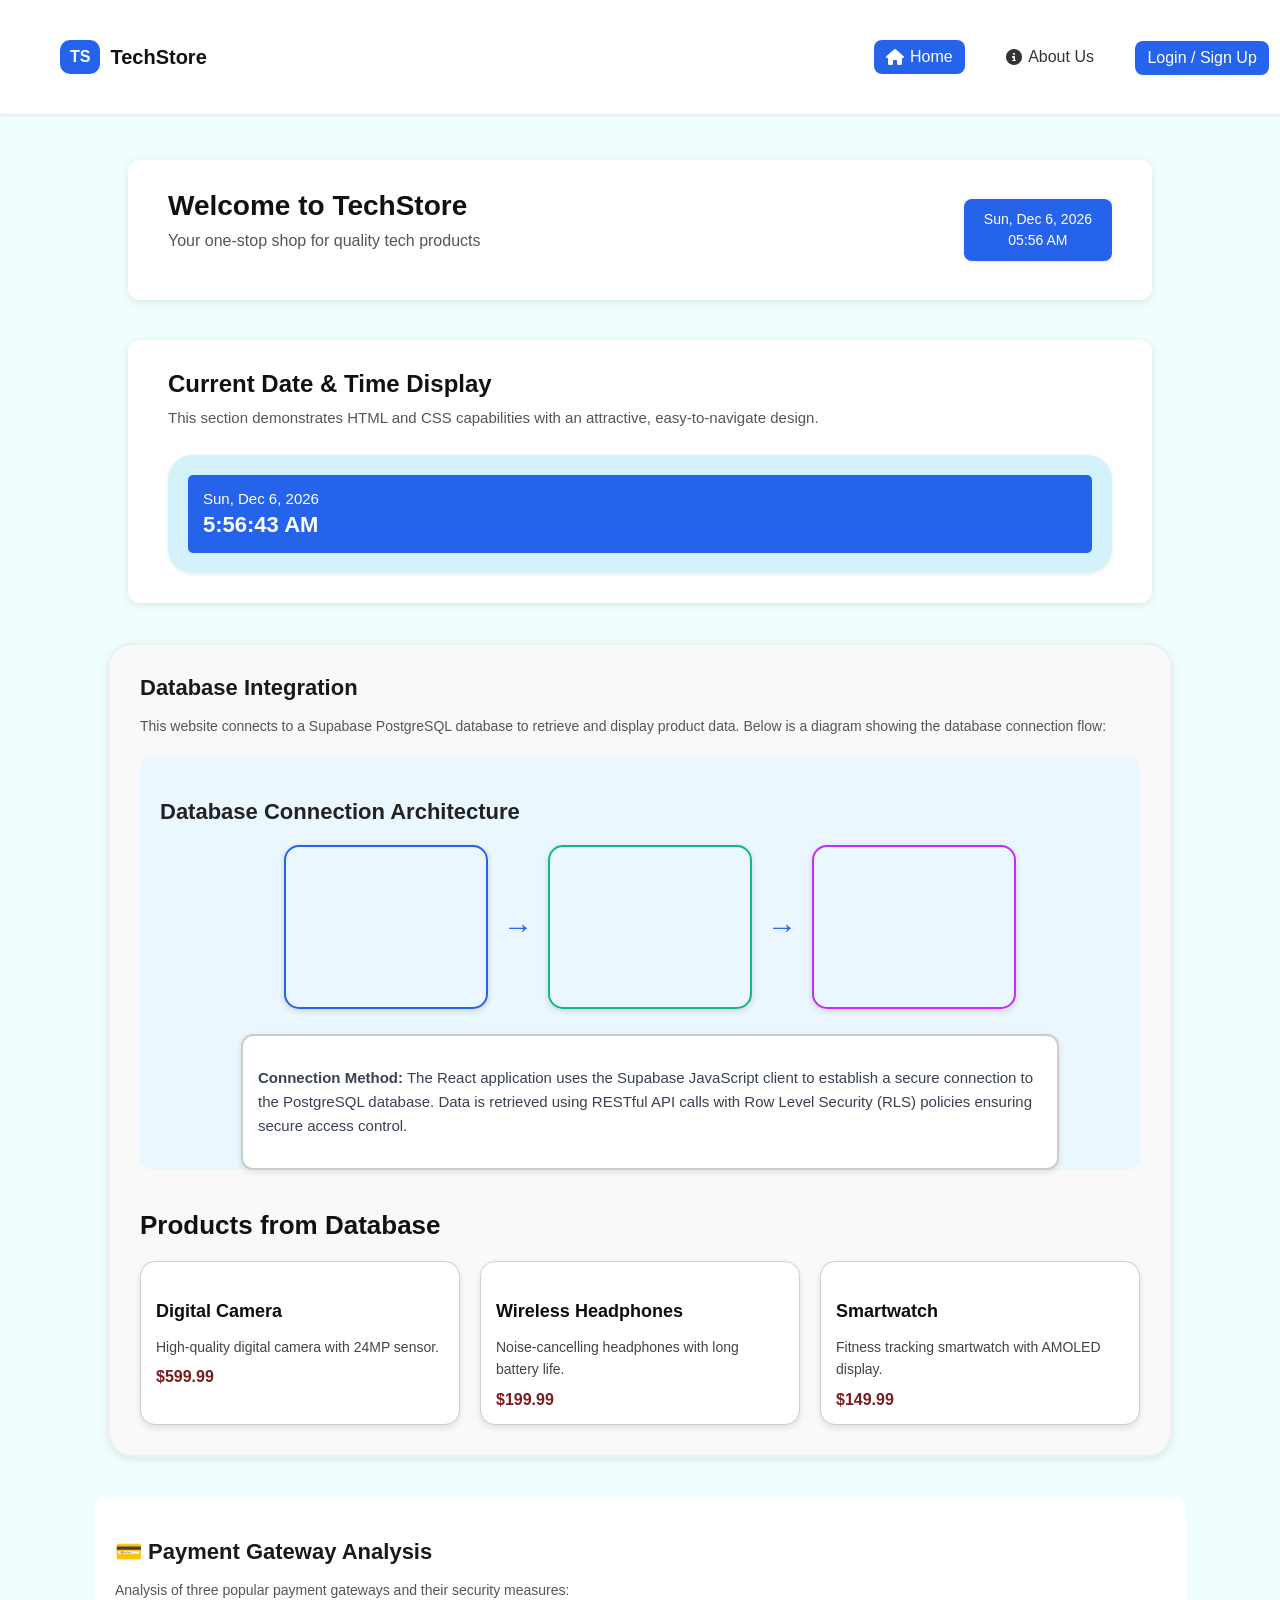
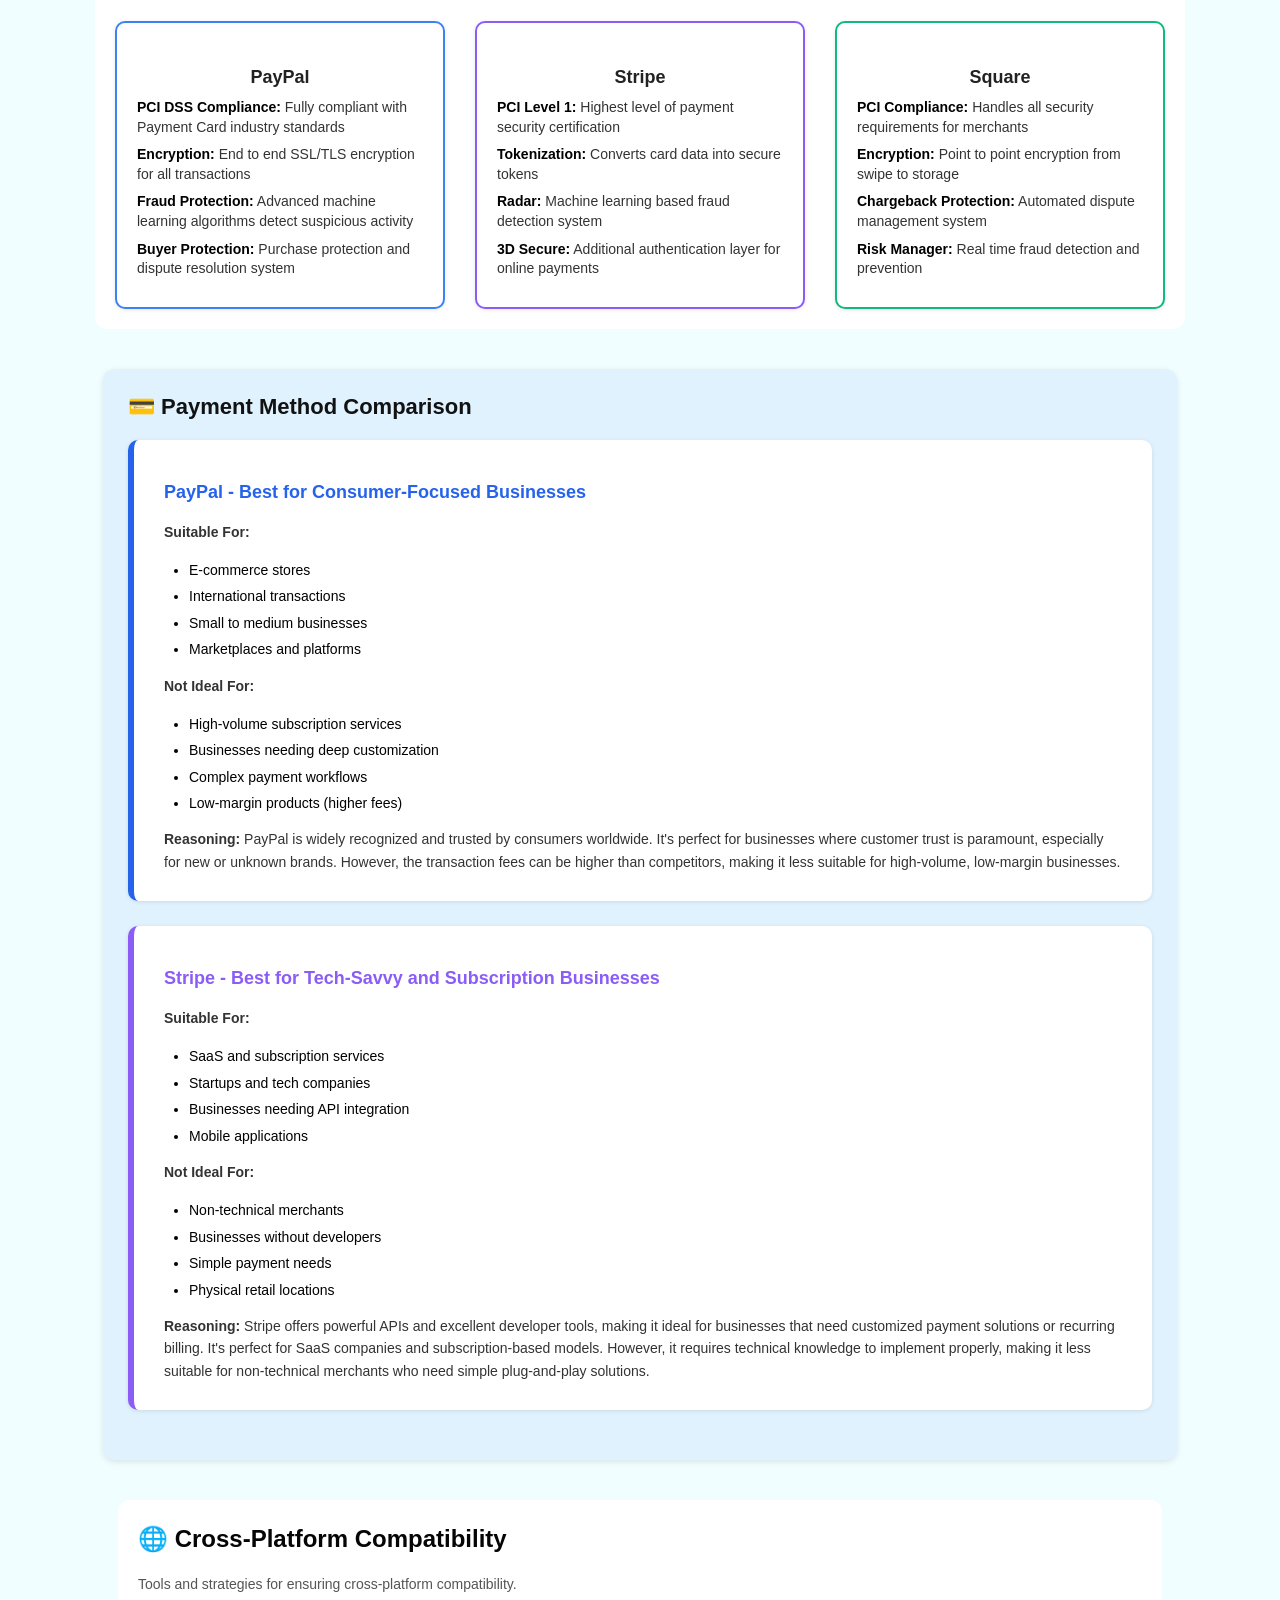
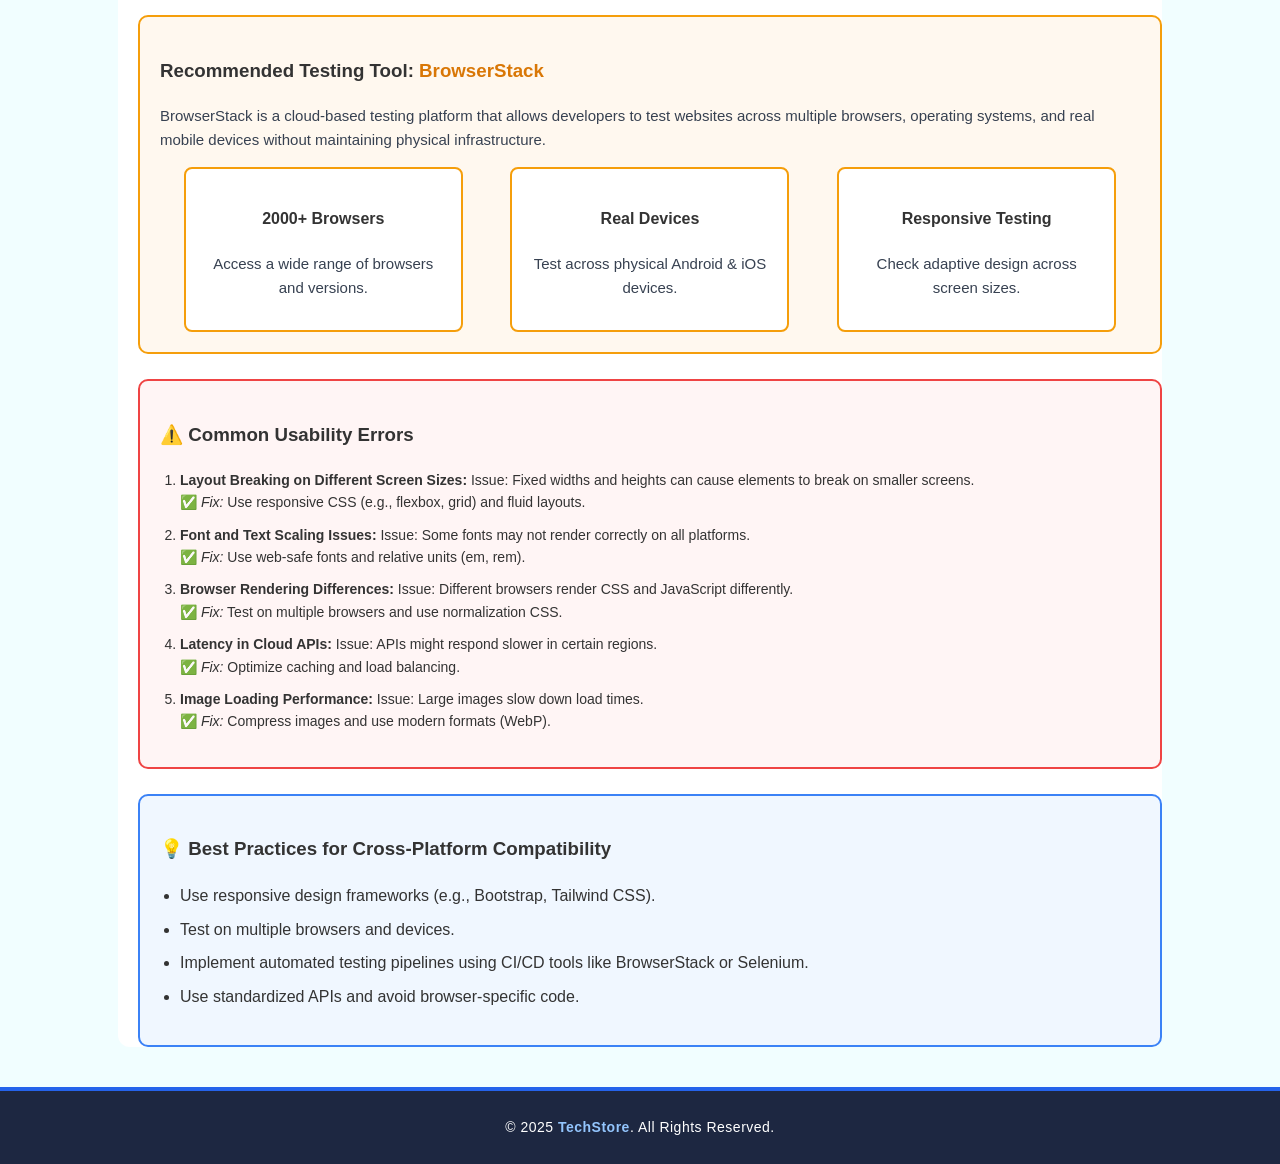
==== home.html @ e3090df1 "Add files via upload" ====
<!DOCTYPE html>
<html lang="en">
<head>
  <meta charset="UTF-8">
  <meta name="viewport" content="width=device-width, initial-scale=1.0">
  <title>TechStore</title>
  <link rel="stylesheet" href="style.css">
  <!-- Font Awesome for icons -->
  <link rel="stylesheet" href="https://cdnjs.cloudflare.com/ajax/libs/font-awesome/6.5.0/css/all.min.css">
</head>
<body>

  <header>
    <div class="logo">
      <div class="logo-icon">TS</div>
      <h1>TechStore</h1>
    </div>
    <nav>
      <a href="index.html" class="active"><i class="fa-solid fa-house"></i> Home</a>
      <a href="about.html"><i class="fa-solid fa-circle-info"></i> About Us</a>
      <a id="openPopupBtn" class="active" style="cursor: pointer;">Login / Sign Up</a>
    </nav>
    
  </header>
<section >

<!-- POPUP -->
<div class="overlay" id="popupOverlay">
  <div class="popup">
    <span class="close-btn" id="closePopupBtn">&times;</span>

    <div class="tab-buttons">
      <button id="loginTab" class="active">Login</button>
      <button id="signupTab">Sign Up</button>
    </div>

    <!-- LOGIN FORM -->
    <form id="loginForm" action="login.php" method="POST">
      <div class="form-group">
        <label>Email</label>
        <input type="email" name= "email" placeholder="Enter your email" required>
      </div>
      <div class="form-group">
        <label>Password</label>
        <input type="password" name="password" placeholder="Enter password" required>
      </div>
      <button type="submit" class="submit-btn">Login</button>
    </form>

    <!-- SIGNUP FORM -->
    <form id="signupForm" style="display: none;" action="signup.php" method="POST">
      <div class="form-group">
        <label>Full Name</label>
        <input type="text" name="name" required placeholder="full Name">
      </div>
      <div class="form-group">
        <label>Email</label>
          <input type="email" name="email" required placeholder="Email">
      </div>
      <div class="form-group">
        <label>Password</label>
          <input type="password" name="password" required, placeholder="Password">
      </div>
      <button type="submit" class="submit-btn">Sign Up</button>
    </form>
  </div>
</div>








<script>
  const openPopupBtn = document.getElementById("openPopupBtn");
  const closePopupBtn = document.getElementById("closePopupBtn");
  const popupOverlay = document.getElementById("popupOverlay");

  const loginTab = document.getElementById("loginTab");
  const signupTab = document.getElementById("signupTab");
  const loginForm = document.getElementById("loginForm");
  const signupForm = document.getElementById("signupForm");

  // Open popup
  openPopupBtn.addEventListener("click", () => {
    popupOverlay.style.display = "flex";
  });

  // Close popup
  closePopupBtn.addEventListener("click", () => {
    popupOverlay.style.display = "none";
  });

  // Close when clicking outside popup
  window.addEventListener("click", (e) => {
    if (e.target === popupOverlay) {
      popupOverlay.style.display = "none";
    }
  });

  // Switch tabs
  loginTab.addEventListener("click", () => {
    loginTab.classList.add("active");
    signupTab.classList.remove("active");
    loginForm.style.display = "block";
    signupForm.style.display = "none";
  });

  signupTab.addEventListener("click", () => {
    signupTab.classList.add("active");
    loginTab.classList.remove("active");
    signupForm.style.display = "block";
    loginForm.style.display = "none";
  });
</script>

</section>
  <section>
    <div class="welcome-box">
  <div class="welcome-text">
    <h2>Welcome to TechStore</h2>
    <p>Your one-stop shop for quality tech products</p>
  </div>
  <div class="datetime-box" id="datetime-box">
    <!-- Date and time will appear here -->
  </div>
</div>

<script>
  // Show date and time
  function updateDateTime() {
    const now = new Date();
    const options = { weekday: 'short', year: 'numeric', month: 'short', day: 'numeric' };
    const date = now.toLocaleDateString('en-US', options);
    const time = now.toLocaleTimeString('en-US', { hour: '2-digit', minute: '2-digit' });
    document.getElementById("datetime-box").innerHTML = `${date}<br>${time}`;
  }
  updateDateTime();
  setInterval(updateDateTime, 60000);
</script>

  </section>

  <section>
    <div class="datetime-section">
  <div class="datetime-info">
    <h3>Current Date & Time Display</h3>
    <p>This section demonstrates HTML and CSS capabilities with an attractive, easy-to-navigate design.</p>
  </div>

  <div class="live-time-box">
  <div id="date-line" class="date-line"></div>
  <div id="time-line" class="time-line"></div>
</div>

<script>
  function updateDateTime() {
    const now = new Date();
    const options = { weekday: 'short', year: 'numeric', month: 'short', day: 'numeric' };
    const date = now.toLocaleDateString('en-US', options);
    const time = now.toLocaleTimeString('en-US', { hour12: true });

    document.getElementById('date-line').textContent = date;
    document.getElementById('time-line').textContent = time;
  }

  updateDateTime();
  setInterval(updateDateTime, 1000);
</script>

  </section>

  <section>
    <!-- ===== DATABASE INTEGRATION SECTION ===== -->
<div class="database-section">

  <!-- Main Heading -->
  <h2 class="section-title">Database Integration</h2>
  <p class="section-desc">
    This website connects to a Supabase PostgreSQL database to retrieve and display product data.
    Below is a diagram showing the database connection flow:
  </p>

  <!-- Database Connection Architecture -->
  <div class="architecture-section">
    <h3 class="architecture-heading">Database Connection Architecture</h3>

      <div class="architecture-flow">

    <div class="arch-box box1"></div>
    <span class="arrow">→</span>

    <div class="arch-box box2"></div>
    <span class="arrow">→</span>

    <div class="arch-box box3"></div>

  </div>

    <!-- Connection Method box -->
    <div class="connection-method">
      <p>
        <strong>Connection Method:</strong> The React application uses the Supabase JavaScript client
        to establish a secure connection to the PostgreSQL database. Data is retrieved using RESTful API calls
        with Row Level Security (RLS) policies ensuring secure access control.
      </p>
    </div>
  </div>

  <!-- Products Section -->
  <h2 class="product-title">Products from Database</h2>
  <div class="product-list">
    <div class="product-card">
      <h4>Digital Camera</h4>
      <p>High-quality digital camera with 24MP sensor.</p>
      <a><span>$599.99</span></a>
    </div>
    <div class="product-card">
      <h4>Wireless Headphones</h4>
      <p>Noise-cancelling headphones with long battery life.</p>
      <span>$199.99</span>
    </div>
    <div class="product-card">
      <h4>Smartwatch</h4>
      <p>Fitness tracking smartwatch with AMOLED display.</p>
      <span>$149.99</span>
    </div>
  </div>
</div>
  </section>

  <section>
    <div class="payment-analysis">
  <h3 class="section-title">💳 Payment Gateway Analysis</h3>
  <p class="section-desc">
    Analysis of three popular payment gateways and their security measures:
  </p>
  <div class="gateway-container">
    <!-- PayPal -->
    <div class="gateway-box paypal">
      <h4>PayPal</h4>
      <ul>
        <li><strong>PCI DSS Compliance:</strong> Fully compliant with Payment Card industry standards</li>
        <li><strong>Encryption:</strong> End to end SSL/TLS encryption for all transactions</li>
        <li><strong>Fraud Protection:</strong> Advanced machine learning algorithms detect suspicious activity</li>
        <li><strong>Buyer Protection:</strong> Purchase protection and dispute resolution system</li>
      </ul>
    </div>

    <!-- Stripe -->
    <div class="gateway-box stripe">
      <h4>Stripe</h4>
      <ul>
        <li><strong>PCI Level 1:</strong> Highest level of payment security certification</li>
        <li><strong>Tokenization:</strong> Converts card data into secure tokens</li>
        <li><strong>Radar:</strong> Machine learning based fraud detection system</li>
        <li><strong>3D Secure:</strong> Additional authentication layer for online payments</li>
      </ul>
    </div>

    <!-- Square -->
    <div class="gateway-box square">
      <h4>Square</h4>
      <ul>
        <li><strong>PCI Compliance:</strong> Handles all security requirements for merchants</li>
        <li><strong>Encryption:</strong> Point to point encryption from swipe to storage</li>
        <li><strong>Chargeback Protection:</strong> Automated dispute management system</li>
        <li><strong>Risk Manager:</strong> Real time fraud detection and prevention</li>
      </ul>
    </div>

  </div>
</div>
  </section>

  <section>
    <div class="payment-comparison">
  <h2>💳 Payment Method Comparison</h2>

  <!-- PayPal Box -->
  <div class="payment-box paypal-box">
    <h3><span class="blue">PayPal - Best for Consumer-Focused Businesses</span></h3>
    <p><strong>Suitable For:</strong></p>
    <ul>
      <li>E-commerce stores</li>
      <li>International transactions</li>
      <li>Small to medium businesses</li>
      <li>Marketplaces and platforms</li>
    </ul>

    <p><strong>Not Ideal For:</strong></p>
    <ul>
      <li>High-volume subscription services</li>
      <li>Businesses needing deep customization</li>
      <li>Complex payment workflows</li>
      <li>Low-margin products (higher fees)</li>
    </ul>

    <p><strong>Reasoning:</strong> PayPal is widely recognized and trusted by consumers worldwide. It's perfect for businesses where customer trust is paramount, especially for new or unknown brands. However, the transaction fees can be higher than competitors, making it less suitable for high-volume, low-margin businesses.</p>
  </div>

  <!-- Stripe Box -->
  <div class="payment-box stripe-box">
    <h3><span class="purple">Stripe - Best for Tech-Savvy and Subscription Businesses</span></h3>
    <p><strong>Suitable For:</strong></p>
    <ul>
      <li>SaaS and subscription services</li>
      <li>Startups and tech companies</li>
      <li>Businesses needing API integration</li>
      <li>Mobile applications</li>
    </ul>

    <p><strong>Not Ideal For:</strong></p>
    <ul>
      <li>Non-technical merchants</li>
      <li>Businesses without developers</li>
      <li>Simple payment needs</li>
      <li>Physical retail locations</li>
    </ul>

    <p><strong>Reasoning:</strong> Stripe offers powerful APIs and excellent developer tools, making it ideal for businesses that need customized payment solutions or recurring billing. It's perfect for SaaS companies and subscription-based models. However, it requires technical knowledge to implement properly, making it less suitable for non-technical merchants who need simple plug-and-play solutions.</p>
  </div>
</div>
  </section>

  <section>
    <div class="compatibility-page">
  <h2 class="section-heading">🌐 Cross-Platform Compatibility</h2>
  <p class="section-desc">Tools and strategies for ensuring cross-platform compatibility.</p>

  <!-- Recommended Testing Tool -->
  <div class="tool-section">
    <h3>Recommended Testing Tool: <span>BrowserStack</span></h3>
    <p>BrowserStack is a cloud-based testing platform that allows developers to test websites across multiple browsers, operating systems, and real mobile devices without maintaining physical infrastructure.</p>

    <div class="tool-boxes">
      <div class="tool-box">
        <h4>2000+ Browsers</h4>
        <p>Access a wide range of browsers and versions.</p>
      </div>
      <div class="tool-box">
        <h4>Real Devices</h4>
        <p>Test across physical Android & iOS devices.</p>
      </div>
      <div class="tool-box">
        <h4>Responsive Testing</h4>
        <p>Check adaptive design across screen sizes.</p>
      </div>
    </div>
  </div>

  <!-- Common Usability Errors -->
  <div class="error-section">
    <h3>⚠️ Common Usability Errors</h3>
    <ol >
      <li><strong>Layout Breaking on Different Screen Sizes:</strong> 
        Issue: Fixed widths and heights can cause elements to break on smaller screens.  
        <br>✅ <em>Fix:</em> Use responsive CSS (e.g., flexbox, grid) and fluid layouts.
      </li>

      <li><strong>Font and Text Scaling Issues:</strong> 
        Issue: Some fonts may not render correctly on all platforms.  
        <br>✅ <em>Fix:</em> Use web-safe fonts and relative units (em, rem).
      </li>

      <li><strong>Browser Rendering Differences:</strong> 
        Issue: Different browsers render CSS and JavaScript differently.  
        <br>✅ <em>Fix:</em> Test on multiple browsers and use normalization CSS.
      </li>

      <li><strong>Latency in Cloud APIs:</strong> 
        Issue: APIs might respond slower in certain regions.  
        <br>✅ <em>Fix:</em> Optimize caching and load balancing.
      </li>

      <li><strong>Image Loading Performance:</strong> 
        Issue: Large images slow down load times.  
        <br>✅ <em>Fix:</em> Compress images and use modern formats (WebP).
      </li>
    </ol>
  </div>

  <!-- Best Practices -->
  <div class="best-practices">
    <h3>💡 Best Practices for Cross-Platform Compatibility</h3>
    <ul>
      <li>Use responsive design frameworks (e.g., Bootstrap, Tailwind CSS).</li>
      <li>Test on multiple browsers and devices.</li>
      <li>Implement automated testing pipelines using CI/CD tools like BrowserStack or Selenium.</li>
      <li>Use standardized APIs and avoid browser-specific code.</li>
    </ul>
  </div>
</div>
  </section >

  <section>
    <footer class="site-footer">
  <div class="footer-content">
    <p>© 2025 <strong>TechStore</strong>. All Rights Reserved.</p>
  </div>
</footer>

  </section>
</body>
</html>
---- style.css ----
body {
  margin: 0;
  font-family: "Poppins", Arial, sans-serif;
  background-color: #f1feff;
    padding-top: 120px;
}

/* Header layout */
header {
    height: 10%;
  display: flex;
  justify-content: space-between;
  align-items: center;
  padding: 12px 40px;
  background-color: #fff;
  box-shadow: 0 1px 4px rgba(0, 0, 0, 0.1);
   position: fixed;   /* Keep it fixed */
    top: 0;            /* Fix it at the top */
    left: 0;           /* Ensure it's aligned left */
    width: 96%;
    z-index: 1000;
}


/* Logo styling */
.logo {
  display: flex;
  align-items: center;
  gap: 10px;
  padding-left: 20px;
}

.logo-icon {
  background-color: #2563eb; /* Blue */
  color: white;
  font-weight: bold;
  border-radius: 10px;
  padding: 8px 10px;
  font-size: 16px;
}

.logo h1 {
  font-size: 20px;
  color: #111;
  margin: 0;
  font-weight: 600;
}

/* Navigation styling */
nav a {
  text-decoration: none;
  color: #333;
  margin-left: 25px;
  font-size: 16px;
  display: inline-flex;
  align-items: center;
  gap: 6px;
  padding: 8px 12px;
  border-radius: 8px;
  transition: all 0.3s;
}

nav a:hover,
nav a.active {
  background-color: #2563eb;
  color: #fff;
}

.welcome-box {
  background-color: white;
  margin: 40px auto;
  padding: 30px 40px;
  border-radius: 12px;
  box-shadow: 0 2px 8px rgba(0,0,0,0.1);
  display: flex;
  justify-content: space-between;
  align-items: center;
  width: 80%;
  box-sizing: border-box;
}

.welcome-text h2 {
  font-size: 28px;
  font-weight: 700;
  margin: 0;
  color: #111;
}

.welcome-text p {
  font-size: 16px;
  margin-top: 6px;
  color: #555;
  font-weight: normal;
}

.datetime-box {
  background-color: #2563eb;
  color: white;
  padding: 10px 20px;
  border-radius: 8px;
  text-align: center;
  font-size: 14px;
  font-weight: 500;
  line-height: 1.5;
  box-shadow: 0 1px 4px rgba(0,0,0,0.1);
}


/* Outer rectangular box */
.datetime-section {
  background-color: white;
  margin: 40px auto;
  padding: 30px 40px;
  border-radius: 12px;
  box-shadow: 0 2px 8px rgba(0,0,0,0.1);
  width: 80%;
  box-sizing: border-box;
}

/* Heading and description */
.datetime-info h3 {
  font-size: 24px;        /* Slightly smaller than Welcome heading */
  font-weight: 700;
  margin: 0;
  color: #111;
}

.datetime-info p {
  font-size: 15px;
  color: #555;
  margin-top: 8px;
}


.live-time-box {
  background-color: #2563eb;
  color: white;
  text-align: left;
  padding: 15px;
  margin-top: 25px;
  border: 20px solid rgb(211, 242, 250);
  border-radius: 25px; /* Rounded edges */
  width: 100%;
  box-sizing: border-box;
  box-shadow: 0 1px 4px rgba(0,0,0,0.1);
}

/* Date line (normal text) */
.live-time-box .date-line {
  font-size: 15px;
  font-weight: 400;
}

/* Time line (bold & larger) */
.live-time-box .time-line {
  font-size: 22px;
  font-weight: 700;
  margin-top: 5px;
}

/* ==== DATABASE SECTION ==== */
.database-section {
  background-color: white;
  padding: 30px;
  border-radius: 20px;
  margin-top: 40px;
}

/* Headings and text */
.section-title {
  font-size: 28px;
  font-weight: bold;
  color: #111;
}

.section-desc {
  font-size: 15px;
  color: #333;
  margin-bottom: 25px;
}

/* ==== ARCHITECTURE AREA ==== */
.architecture-section {
  margin-bottom: 40px;
}

.architecture-heading {
  font-size: 22px;
  font-weight: bold;
  color: #222;
  margin-bottom: 20px;
}

/* Single centered box for architecture diagram */
.architecture-section {
  margin-bottom: 40px;
  background-color: rgb(235, 247, 255);
  padding-left: 20px;
  padding-top:  20px; 
  border-radius: 12px;
}

.architecture-heading {
  font-size: 22px;
  font-weight: bold;
  color: #222;
  margin-bottom: 20px;
  text-align: lefts;

}

/* Flow container */
.architecture-flow {
  display: flex;
  align-items: center;
  justify-content: center;
  gap: 15px;                 /* Space between boxes and arrows */
  margin-bottom: 25px;
}

/* Each image box */
.arch-box {
  width: 200px;
  height: 160px;
  border-radius: 15px;
  background-size: cover;       /* ✅ Ensures full coverage */
  background-position: center;
  background-repeat: no-repeat;
  box-shadow: 0 2px 6px rgba(0,0,0,0.15);
}

/* Borders for each box */
.box1 { border: 2px solid #2563eb; }
.box2 { border: 2px solid #10b981; }
.box3 { border: 2px solid #c32bff; }

/* Example background images (replace with your actual ones) */
.box1 { background-image: url('1.png'); }
.box2 { background-image: url('3.png'); }
.box3 { background-image: url('4.png'); }

/* Arrow styling */
.arrow {
  font-size: 30px;
  color: #2563eb;
  font-weight: bold;
}

/* Connection method box */
.connection-method {
  background-color: white;
  border: 2px solid #ccc;
  border-radius: 12px;
  font-size: 14px;
  color: #222;
  width: 80%;
  margin: 0 auto;
  box-shadow: 0 2px 6px rgba(0,0,0,0.1);
  padding-bottom: 40px;
}


/* White box with description */
.connection-method {
  background-color: white;
  border: 2px solid #ccc;
  border-radius: 12px;
  padding: 15px;
  font-size: 14px;
  color: #222;
}

/* ==== PRODUCTS SECTION ==== */
.product-title {
  font-size: 26px;
  font-weight: bold;
  color: #111;
  margin-top: 40px;
  margin-bottom: 20px;
}

.product-list {
  display: flex;
  justify-content: space-between;
  gap: 20px;
}

.product-card {
  background-color: #fff;
  border: 1px solid #cececf;
  border-radius: 15px;
  padding: 15px;
  text-align: left;
  flex: 1;
  box-shadow: 0 3px 6px rgba(0,0,0,0.1);
}

.product-card h4 {
  font-size: 18px;
  color: #0b0c0c;
  margin-bottom: 5px;
}

.product-card p {
  font-size: 14px;
  color: #444;
  margin-bottom: 10px;
}

.product-card span {
  font-weight: bold;
  color: #7a1d1d;
}

.database-section {
  background-color: #f9f9f9;
  padding: 30px;
  border: 2px solid #eef0f3;     /* Blue border */
  border-radius: 25px;            /* Rounded corners */
  margin: 40px auto;              /* Centers horizontally */
  width: 80%;                     /* 👈 Controls how wide it is */
  max-width: 1000px;              /* Optional: keeps it from becoming too wide */
  box-shadow: 0 2px 8px rgba(0,0,0,0.1);
}

.payment-analysis {
  max-width: 1050px;
  margin: 40px auto;
  padding: 20px;
  font-family: 'Segoe UI', Tahoma, Geneva, Verdana, sans-serif;
  background-color: #fff;
  text-align: left;
  border-radius: 12px;
  box-shadow: #000;
}

.section-title {
  font-size: 22px;
  color: #19191a;
  font-weight: 600;
  margin-bottom: 8px;
}

.section-desc {
  font-size: 14px;
  color: #555;
  margin-bottom: 25px;
}

/* Flexbox for 3 divs */
.gateway-container {
  display: flex;
  justify-content: center;     /* Center all boxes */
  align-items: flex-start;     /* Align tops evenly */
  gap: 30px;                   /* Space between boxes */
  flex-wrap: nowrap;           /* ✅ Keeps them in one line */
}

/* Box Styling */
.gateway-box {
  width: 30%;                  /* Ensures 3 fit horizontally */
  background-color: #fff;
  border-radius: 10px;
  padding: 20px;
  box-shadow: 0 1px 4px rgba(0,0,0,0.1);
  transition: transform 0.2s ease;
  text-align: left;            /* Text aligns properly inside */
}

.gateway-box:hover {
  transform: translateY(-5px);
}

/* Colored Borders */
.paypal {
  border: 2px solid #3b82f6; /* blue */
}

.stripe {
  border: 2px solid #8b5cf6; /* purple */
}

.square {
  border: 2px solid #10b981; /* green */
}

/* Headings */
.gateway-box h4 {
  font-size: 18px;
  color: #222;
  margin-bottom: 10px;
  text-align: center;
}

/* Lists */
.gateway-box ul {
  list-style: none;
  padding: 0;
  margin: 0;
}

.gateway-box li {
  font-size: 14px;
  color: #333;
  margin-bottom: 8px;
  line-height: 1.4;
}

/* Bold text */
.gateway-box strong {
  color: #000;
}

.compatibility-page {
  width: 80%;
  max-width: 1080px;
  margin: 40px auto;
  font-family: 'Segoe UI', Tahoma, Geneva, Verdana, sans-serif;
  color: #333;
  line-height: 1.6;
  background-color: white;
  padding-left: 20px;
  padding-top: 20px;
  border-radius: 12px;
}


/* Headings */
.section-heading {
  color: #050505;
  font-size: 24px;
  margin-bottom: 5px;
}

.section-desc {
  font-size: 14px;
  color: #555;
  margin-bottom: 20px;
}

/* Tool Section */
.tool-section {
  border: 2px solid #f59e0b;
  background-color: #fff8ef;
  padding: 20px;
  border-radius: 10px;
  margin-bottom: 25px;
}

.tool-section h3 span {
  color: #d97706;
}

.tool-boxes {
  display: flex;
  justify-content: space-around;
  margin-top: 15px;
}

.tool-box {
  background-color: white;
  border: 2px solid #f59e0b;
  border-radius: 8px;
  padding: 15px;
  width: 25%;
  text-align: center;
}

/* Error Section */
.error-section {
  border: 2px solid #ef4444;
  background-color: #fff5f5;
  padding: 20px;
  border-radius: 10px;
  margin-bottom: 25px;
}

.error-section ol {
  padding-left: 20px;
  font-size: 14px;
}

.error-section li {
  margin-bottom: 10px;
}

/* Best Practices */
.best-practices {
  border: 2px solid #3b82f6;
  background-color: #f0f7ff;
  padding: 20px;
  border-radius: 10px;
}

.best-practices ul {
  list-style-type: disc;
  padding-left: 20px;
}

.best-practices li {
  margin-bottom: 8px;
}

/* Main Section */
.payment-comparison {
  width: 80%;
  max-width: 1050px;
  margin: 40px auto;
  background-color: #e0f2fe; /* Light blue */
  border-radius: 12px;
  padding: 25px;
  font-family: 'Segoe UI', Tahoma, Geneva, Verdana, sans-serif;
  box-shadow: 0 2px 6px rgba(0,0,0,0.1);
}

/* Section Heading */
.payment-comparison h2 {
  color: #121213;
  font-size: 22px;
  margin-bottom: 20px;
  font-weight: 600;
}

/* Common Box Styling */
/* Common Box Styling */
.payment-box {
  background-color: #fff;
  border-radius: 10px;
  padding: 20px 30px;      /* ← adds left & right padding */
  margin-bottom: 25px;
  box-shadow: 0 1px 4px rgba(0,0,0,0.1);
  border-left: 6px solid;
  line-height: 1.6;
}

.purple{
    color: #8b5cf6;
}

.blue{
    color: #2563eb ;
}

/* PayPal Box */
.paypal-box {
  border-left-color: #2563eb; /* Blue */
}

/* Stripe Box */
.stripe-box {
  border-left-color: #8b5cf6; /* Purple */
}

/* Headings inside boxes */
.payment-box h3 {
  color: #111;
  font-size: 18px;
  margin-bottom: 10px;
}

/* Text and lists */
.payment-box p {
  font-size: 14px;
  color: #333;
  margin-bottom: 8px;
}

.payment-box ul {
  list-style-type: disc;
  padding-left: 25px;
  margin-bottom: 10px;
}

.payment-box li {
  font-size: 14px;
  margin-bottom: 4px;
}

/* Footer Styling */
.site-footer {
  background-color: #1d2741; /* Dark Blue */
  color: #ffffff;
  text-align: center;
  padding: 20px 10px;
  margin-top: 40px;
  border-top: 4px solid #2563eb; /* Optional lighter blue accent */
}

.site-footer p {
  margin: 5px 0;
  font-size: 14px;
  letter-spacing: 0.5px;
  color: white;
}

.site-footer strong {
  color: #93c5fd; /* Light blue highlight */
}

.about-box {
    max-width: 905px;       /* Width of the rectangle */
    margin: 20px auto 20px; /* Centered and pushed below header */
    padding: 30px 20px;     /* Space inside the box */
    background-color: #ffffff; /* Light blue */
    border-radius: 10px;    /* Rounded corners */
    box-shadow: 0 4px 8px rgba(0,0,0,0.1); /* Soft shadow */
    text-align: left;     /* Center text */
}

.about-box h2 {
    margin-bottom: 15px;
}

.about-box p {
    font-size: 16px;
    line-height: 1.5;
}

 .d2{
    font-family: 'Segoe UI', Tahoma, Geneva, Verdana, sans-serif;
    background-color: #f7fafc;
    display: flex;
    justify-content: center;
    align-items: center;
  
  }

  .container {
    display: flex;
    gap: 30px;
  }

  .card {
    background: #fff;
    border-radius: 12px;
    box-shadow: 0 4px 8px rgba(0,0,0,0.05);
    padding: 30px;
    width: 400px;
      transition: all 0.3s ease;
  }

  .card:hover {
  transform: translateY(-5px);
  box-shadow: 0 6px 16px rgba(0,0,0,0.1);
}


  .icon {
    width: 40px;
    height: 40px;
    border-radius: 8px;
    display: flex;
    align-items: center;
    justify-content: center;
    margin-bottom: 10px;
  }

  .team-icon {
    background-color: #e0eaff;
    color: #3b82f6;
  }

  .mission-icon {
    background-color: #d1fae5;
    color: #10b981;
  }

  .icon svg {
    width: 24px;
    height: 24px;
  }

  h2 {
    margin: 0 0 15px;
    color: #111827;
  }

  p {
    color: #374151;
    line-height: 1.6;
    font-size: 15px;
  }

  .d3{
    font-family: 'Segoe UI', Tahoma, Geneva, Verdana, sans-serif;
    background-color: #f7fafc;
    display: flex;
    flex-direction: column;
    align-items: center;
    padding: 40px 0;
  }

  /* WHY CHOOSE US SECTION */
  .why-choose {
    background: linear-gradient(90deg, #3b82f6, #4f46e5);
    color: #fff;
    width: 90%;
    max-width: 900px;
    border-radius: 12px;
    padding: 30px;
    box-shadow: 0 4px 8px rgba(0,0,0,0.1);
    margin-bottom: 25px;
  }

  .why-header {
    display: flex;
    align-items: center;
    gap: 10px;
    margin-bottom: 25px;
  }

  .why-header .icon {
    background-color: rgba(255,255,255,0.2);
    width: 40px;
    height: 40px;
    display: flex;
    align-items: center;
    justify-content: center;
    border-radius: 8px;
  }

  .why-header svg {
    width: 24px;
    height: 24px;
    stroke: white;
  }

  .why-header h2 {
    margin: 0;
    font-size: 22px;
    font-weight: 700;
  }

  .why-content {
    display: flex;
    justify-content: space-between;
    gap: 25px;
    flex-wrap: wrap;
  }

  .why-item {
    flex: 1;
    min-width: 250px;
  }

  .why-item h3 {
    font-size: 16px;
    font-weight: 600;
    margin-bottom: 8px;
  }

  .why-item p {
    font-size: 15px;
    line-height: 1.6;
    color: #e0e7ff;
  }

  /* CONTACT US SECTION */
  .contact {
    background: #fff;
    width: 90%;
    max-width: 900px;
    border-radius: 12px;
    padding: 30px;
    box-shadow: 0 4px 8px rgba(0,0,0,0.05);
  }

  .contact-header {
    display: flex;
    align-items: center;
    gap: 10px;
    margin-bottom: 20px;
  }

  .contact-header .icon {
    background-color: #e0eaff;
    color: #3b82f6;
    width: 40px;
    height: 40px;
    display: flex;
    align-items: center;
    justify-content: center;
    border-radius: 8px;
  }

  .contact-header svg {
    width: 24px;
    height: 24px;
  }

  .contact-header h2 {
    margin: 0;
    color: #111827;
    font-size: 22px;
    font-weight: 700;
  }

  .contact p {
    margin: 5px 0;
    font-size: 15px;
    color: #374151;
    line-height: 1.6;
  }

  .contact strong {
    color: #111827;
  }

  /* login  */
   .navbar button:hover {
    transform: translateY(-2px);
    box-shadow: 0 6px 14px rgba(0,0,0,0.3);
  }

  /* OVERLAY BACKGROUND */
  .overlay {
    display: none;
    position: fixed;
    top: 0; left: 0;
    width: 100%; height: 100%;
    background: rgba(0,0,0,0.6);
    backdrop-filter: blur(4px);
    justify-content: center;
    align-items: center;
    z-index: 999;
  }

  /* POPUP BOX */
  .popup {
    background: rgba(255,255,255,0.15);
    backdrop-filter: blur(20px);
    background-image: url(log1.jfif);
    border: 1px solid rgba(255,255,255,0.3);
    border-radius: 20px;
    padding: 40px 30px;
    width: 360px;
    box-shadow: 0 8px 30px rgba(0,0,0,0.2);
    position: relative;
    color: white;
    animation: popupIn 0.4s ease;
  }

  @keyframes popupIn {
    from { transform: scale(0.8) translateY(40px); opacity: 0; }
    to { transform: scale(1) translateY(0); opacity: 1; }
  }

  /* CLOSE BUTTON */
  .close-btn {
    position: absolute;
    top: 12px;
    right: 15px;
    font-size: 22px;
    color: #fff;
    cursor: pointer;
    transition: 0.2s;
  }

  .close-btn:hover {
    color: #60a5fa;
    transform: rotate(90deg);
  }

  /* TABS */
  .tab-buttons {
    display: flex;
    justify-content: space-between;
    margin-bottom: 25px;
    border-radius: 30px;
    background: rgba(67, 243, 23, 0.1);
    overflow: hidden;
  }

  .tab-buttons button {
    flex: 1;
    background: transparent;
    border: none;
    padding: 10px 0;
    color: #e0e7ff;
    cursor: pointer;
    font-weight: 600;
    transition: all 0.3s;
  }

  .tab-buttons button.active {
    background: linear-gradient(90deg, #60a5fa, #2563eb);
    color: white;
    border-radius: 30px;
  }

  /* FORM ELEMENTS */
  .form-group {
    margin-bottom: 15px;
  }

  label {
    display: block;
    font-size: 14px;
    margin-bottom: 5px;
    color: #e0e7ff;
  }

  input {
    width: 100%;
    padding: 10px;
    border: none;
    border-radius: 8px;
    outline: none;
    font-size: 15px;
    background: rgba(255,255,255,0.2);
    color: white;
  }

  input::placeholder {
    color: rgba(255,255,255,0.6);
  }

  /* BUTTONS */
  button.submit-btn {
    width: 100%;
    background: linear-gradient(90deg, #60a5fa, #2563eb);
    border: none;
    padding: 10px;
    border-radius: 8px;
    color: white;
    cursor: pointer;
    font-size: 16px;
    font-weight: 600;
    box-shadow: 0 4px 10px rgba(0,0,0,0.2);
    transition: all 0.3s;
  }

  button.submit-btn:hover {
    transform: translateY(-2px);
    box-shadow: 0 6px 18px rgba(0,0,0,0.3);
  }

  .navbar {
    background: rgba(255,255,255,0.15);
    backdrop-filter: blur(10px);
    color: white;
    display: flex;
    justify-content: space-between;
    align-items: center;
    padding: 12px 40px;
    box-shadow: 0 4px 20px rgba(0,0,0,0.1);
  }
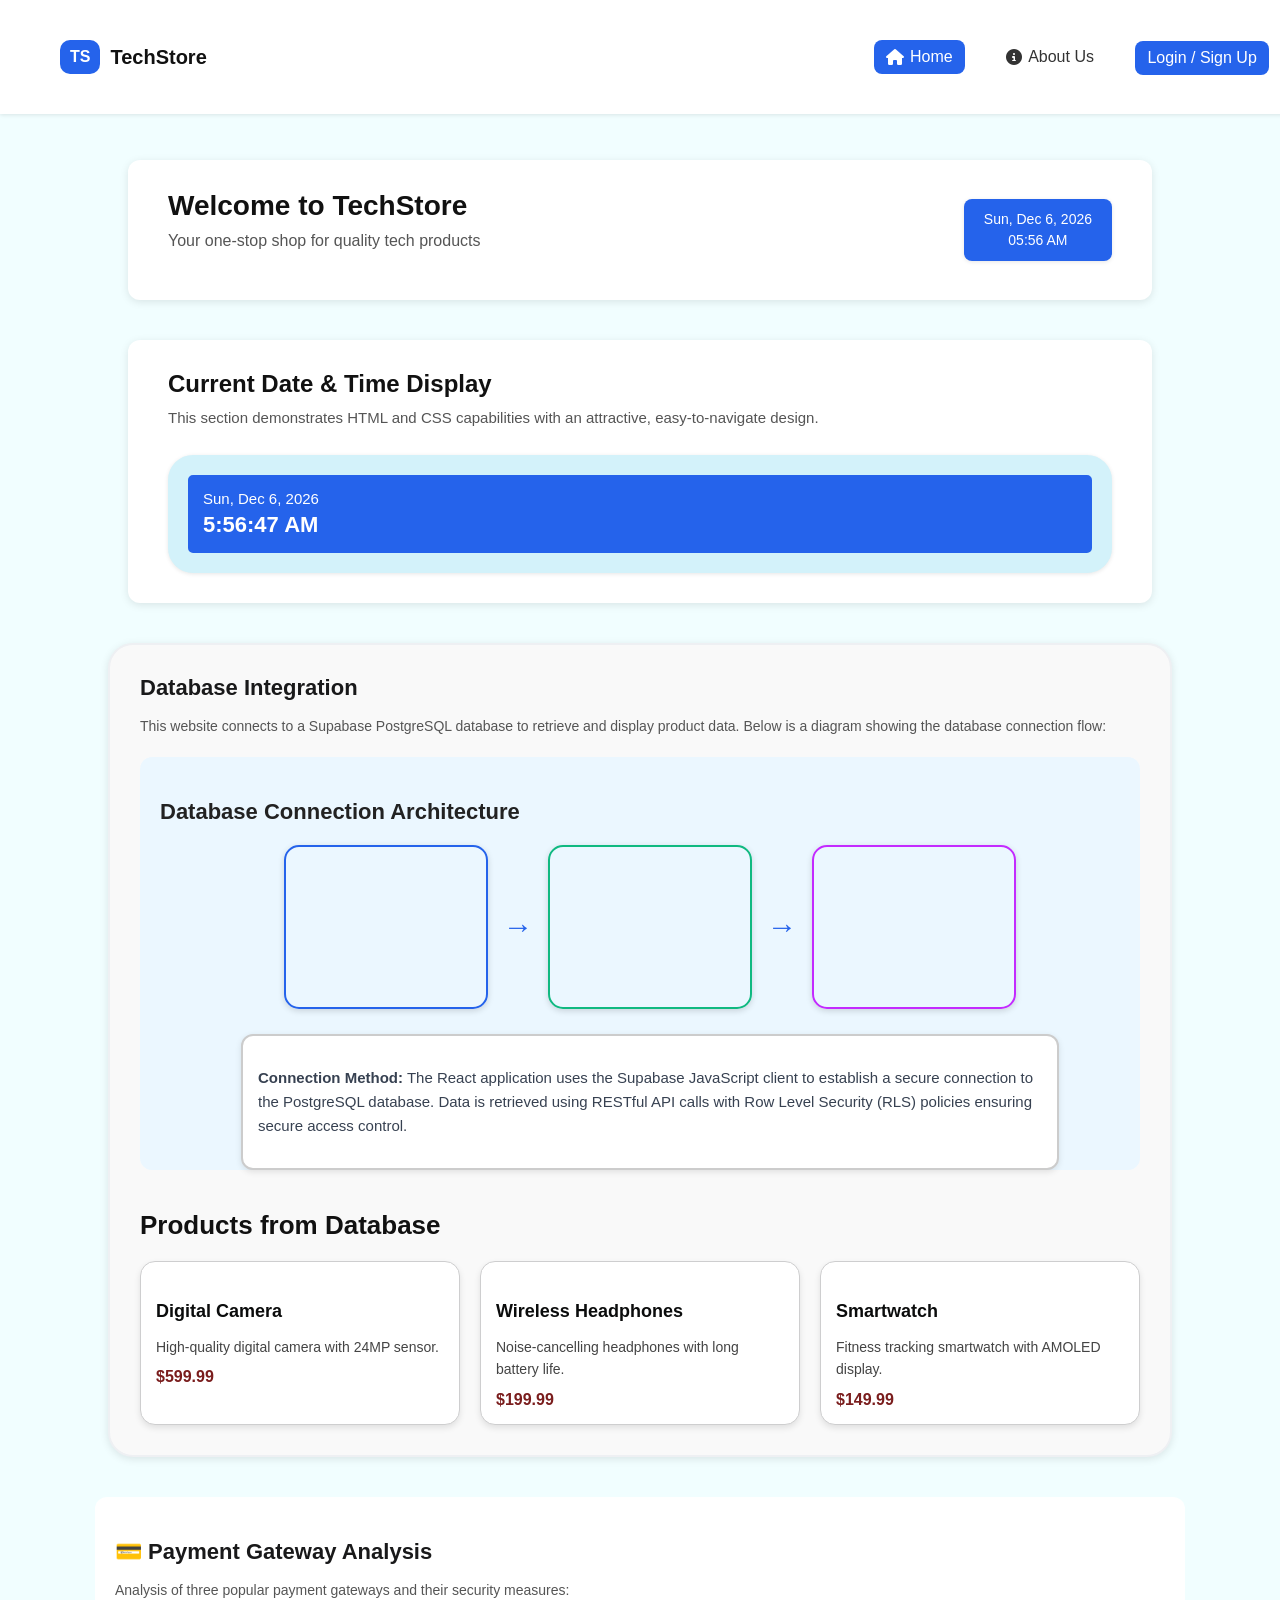
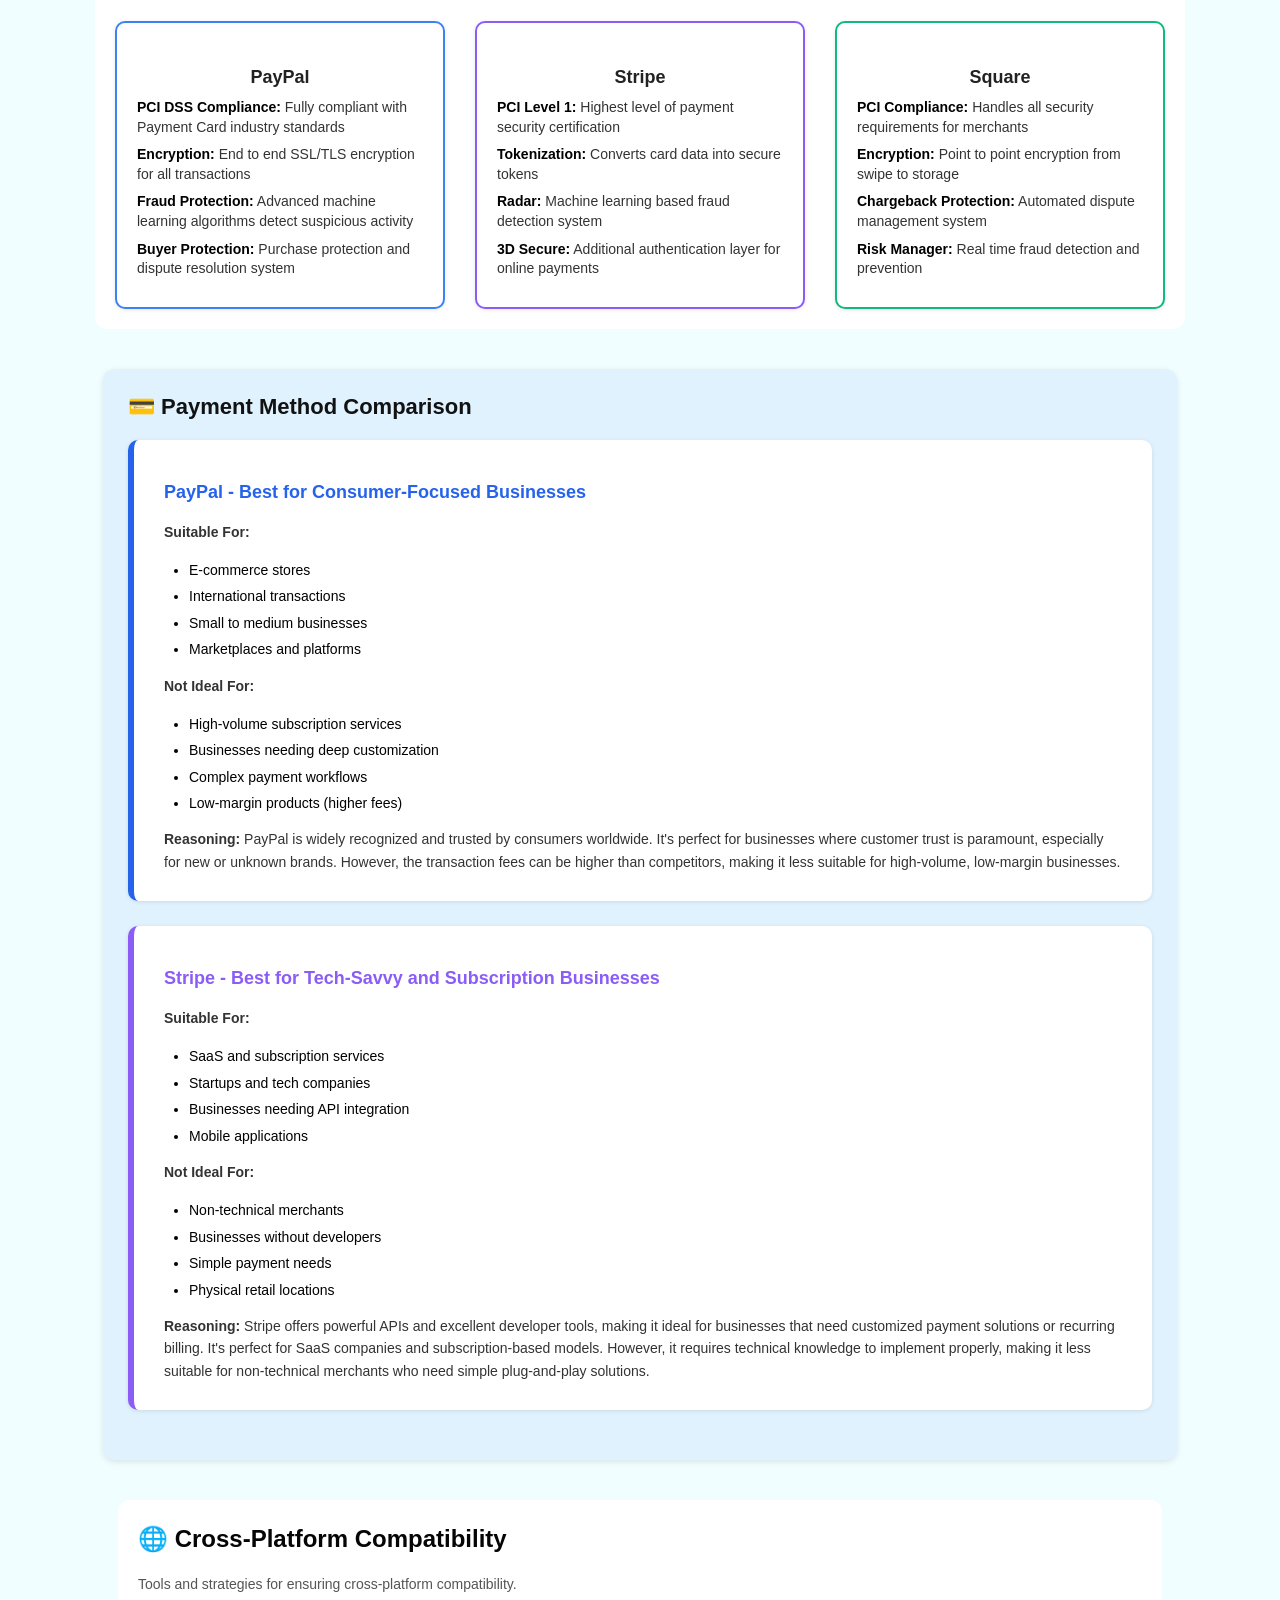
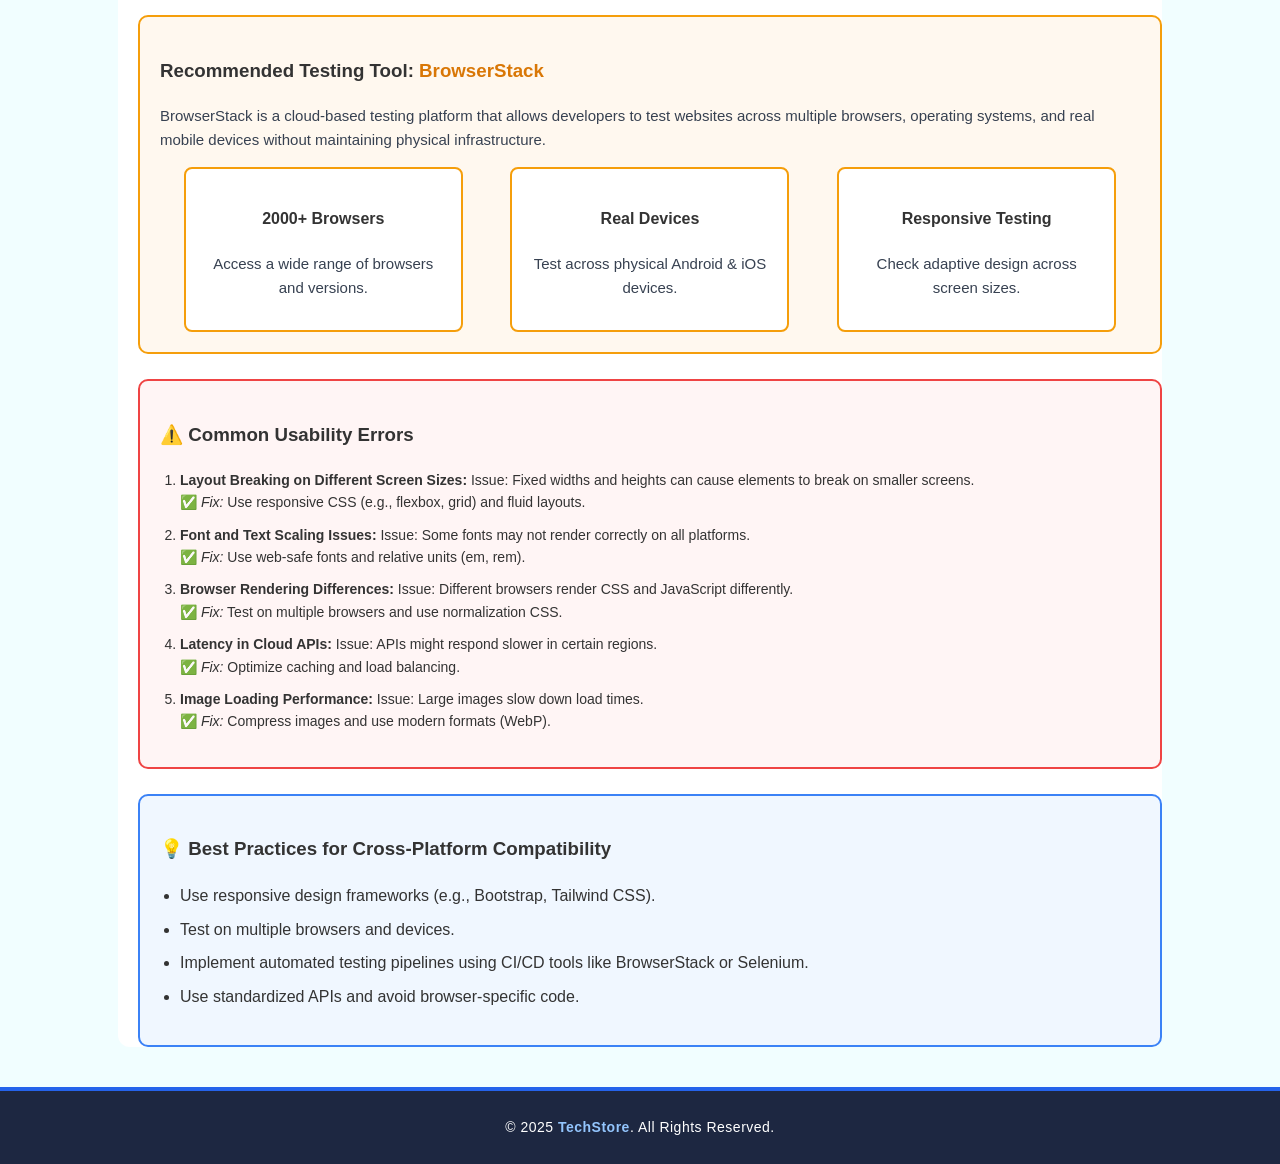
==== commit db4c8ad4: "Update home.html" ====
--- a/home.html
+++ b/home.html
@@ -65,14 +65,6 @@
     </form>
   </div>
 </div>
-
-
-
-
-
-
-
-
 <script>
   const openPopupBtn = document.getElementById("openPopupBtn");
   const closePopupBtn = document.getElementById("closePopupBtn");
@@ -173,7 +165,7 @@
   </section>
 
   <section>
-    <!-- ===== DATABASE INTEGRATION SECTION ===== -->
+    <!--DATABASE INTEGRATION SECTION -->
 <div class="database-section">
 
   <!-- Main Heading -->
--- a/style.css
+++ b/style.css
@@ -14,9 +14,9 @@
   padding: 12px 40px;
   background-color: #fff;
   box-shadow: 0 1px 4px rgba(0, 0, 0, 0.1);
-   position: fixed;   /* Keep it fixed */
-    top: 0;            /* Fix it at the top */
-    left: 0;           /* Ensure it's aligned left */
+   position: fixed;   
+    top: 0;            
+    left: 0;          
     width: 96%;
     z-index: 1000;
 }
@@ -31,7 +31,7 @@
 }
 
 .logo-icon {
-  background-color: #2563eb; /* Blue */
+  background-color: #2563eb; 
   color: white;
   font-weight: bold;
   border-radius: 10px;
@@ -119,7 +119,7 @@
 
 /* Heading and description */
 .datetime-info h3 {
-  font-size: 24px;        /* Slightly smaller than Welcome heading */
+  font-size: 24px;        
   font-weight: 700;
   margin: 0;
   color: #111;
@@ -139,7 +139,7 @@
   padding: 15px;
   margin-top: 25px;
   border: 20px solid rgb(211, 242, 250);
-  border-radius: 25px; /* Rounded edges */
+  border-radius: 25px; 
   width: 100%;
   box-sizing: border-box;
   box-shadow: 0 1px 4px rgba(0,0,0,0.1);
@@ -158,7 +158,7 @@
   margin-top: 5px;
 }
 
-/* ==== DATABASE SECTION ==== */
+/* DATABASE SECTION */
 .database-section {
   background-color: white;
   padding: 30px;
@@ -179,7 +179,7 @@
   margin-bottom: 25px;
 }
 
-/* ==== ARCHITECTURE AREA ==== */
+/* ARCHITECTURE AREA  */
 .architecture-section {
   margin-bottom: 40px;
 }
@@ -214,7 +214,7 @@
   display: flex;
   align-items: center;
   justify-content: center;
-  gap: 15px;                 /* Space between boxes and arrows */
+  gap: 15px;                
   margin-bottom: 25px;
 }
 
@@ -223,7 +223,7 @@
   width: 200px;
   height: 160px;
   border-radius: 15px;
-  background-size: cover;       /* ✅ Ensures full coverage */
+  background-size: cover;       
   background-position: center;
   background-repeat: no-repeat;
   box-shadow: 0 2px 6px rgba(0,0,0,0.15);
@@ -270,7 +270,7 @@
   color: #222;
 }
 
-/* ==== PRODUCTS SECTION ==== */
+/*  PRODUCTS SECTION  */
 .product-title {
   font-size: 26px;
   font-weight: bold;
@@ -315,11 +315,11 @@
 .database-section {
   background-color: #f9f9f9;
   padding: 30px;
-  border: 2px solid #eef0f3;     /* Blue border */
-  border-radius: 25px;            /* Rounded corners */
-  margin: 40px auto;              /* Centers horizontally */
-  width: 80%;                     /* 👈 Controls how wide it is */
-  max-width: 1000px;              /* Optional: keeps it from becoming too wide */
+  border: 2px solid #eef0f3;   
+  border-radius: 25px;            
+  margin: 40px auto;              
+  width: 80%;                     
+  max-width: 1000px;              
   box-shadow: 0 2px 8px rgba(0,0,0,0.1);
 }
 
@@ -350,21 +350,21 @@
 /* Flexbox for 3 divs */
 .gateway-container {
   display: flex;
-  justify-content: center;     /* Center all boxes */
-  align-items: flex-start;     /* Align tops evenly */
-  gap: 30px;                   /* Space between boxes */
-  flex-wrap: nowrap;           /* ✅ Keeps them in one line */
+  justify-content: center;    
+  align-items: flex-start;     
+  gap: 30px;                   
+  flex-wrap: nowrap;           
 }
 
 /* Box Styling */
 .gateway-box {
-  width: 30%;                  /* Ensures 3 fit horizontally */
+  width: 30%;                  
   background-color: #fff;
   border-radius: 10px;
   padding: 20px;
   box-shadow: 0 1px 4px rgba(0,0,0,0.1);
   transition: transform 0.2s ease;
-  text-align: left;            /* Text aligns properly inside */
+  text-align: left;           
 }
 
 .gateway-box:hover {
@@ -373,15 +373,15 @@
 
 /* Colored Borders */
 .paypal {
-  border: 2px solid #3b82f6; /* blue */
+  border: 2px solid #3b82f6;
 }
 
 .stripe {
-  border: 2px solid #8b5cf6; /* purple */
+  border: 2px solid #8b5cf6; 
 }
 
 .square {
-  border: 2px solid #10b981; /* green */
+  border: 2px solid #10b981; 
 }
 
 /* Headings */
@@ -506,7 +506,7 @@
   width: 80%;
   max-width: 1050px;
   margin: 40px auto;
-  background-color: #e0f2fe; /* Light blue */
+  background-color: #e0f2fe; 
   border-radius: 12px;
   padding: 25px;
   font-family: 'Segoe UI', Tahoma, Geneva, Verdana, sans-serif;
@@ -522,11 +522,10 @@
 }
 
 /* Common Box Styling */
-/* Common Box Styling */
 .payment-box {
   background-color: #fff;
   border-radius: 10px;
-  padding: 20px 30px;      /* ← adds left & right padding */
+  padding: 20px 30px;      
   margin-bottom: 25px;
   box-shadow: 0 1px 4px rgba(0,0,0,0.1);
   border-left: 6px solid;
@@ -543,12 +542,12 @@
 
 /* PayPal Box */
 .paypal-box {
-  border-left-color: #2563eb; /* Blue */
+  border-left-color: #2563eb; 
 }
 
 /* Stripe Box */
 .stripe-box {
-  border-left-color: #8b5cf6; /* Purple */
+  border-left-color: #8b5cf6; 
 }
 
 /* Headings inside boxes */
@@ -578,12 +577,12 @@
 
 /* Footer Styling */
 .site-footer {
-  background-color: #1d2741; /* Dark Blue */
+  background-color: #1d2741; 
   color: #ffffff;
   text-align: center;
   padding: 20px 10px;
   margin-top: 40px;
-  border-top: 4px solid #2563eb; /* Optional lighter blue accent */
+  border-top: 4px solid #2563eb; 
 }
 
 .site-footer p {
@@ -598,13 +597,13 @@
 }
 
 .about-box {
-    max-width: 905px;       /* Width of the rectangle */
-    margin: 20px auto 20px; /* Centered and pushed below header */
-    padding: 30px 20px;     /* Space inside the box */
-    background-color: #ffffff; /* Light blue */
-    border-radius: 10px;    /* Rounded corners */
-    box-shadow: 0 4px 8px rgba(0,0,0,0.1); /* Soft shadow */
-    text-align: left;     /* Center text */
+    max-width: 905px;      
+    margin: 20px auto 20px; 
+    padding: 30px 20px;     
+    background-color: #ffffff; 
+    border-radius: 10px;    
+    box-shadow: 0 4px 8px rgba(0,0,0,0.1); 
+    text-align: left;     
 }
 
 .about-box h2 {
@@ -944,4 +943,4 @@
     align-items: center;
     padding: 12px 40px;
     box-shadow: 0 4px 20px rgba(0,0,0,0.1);
-  }+  }
